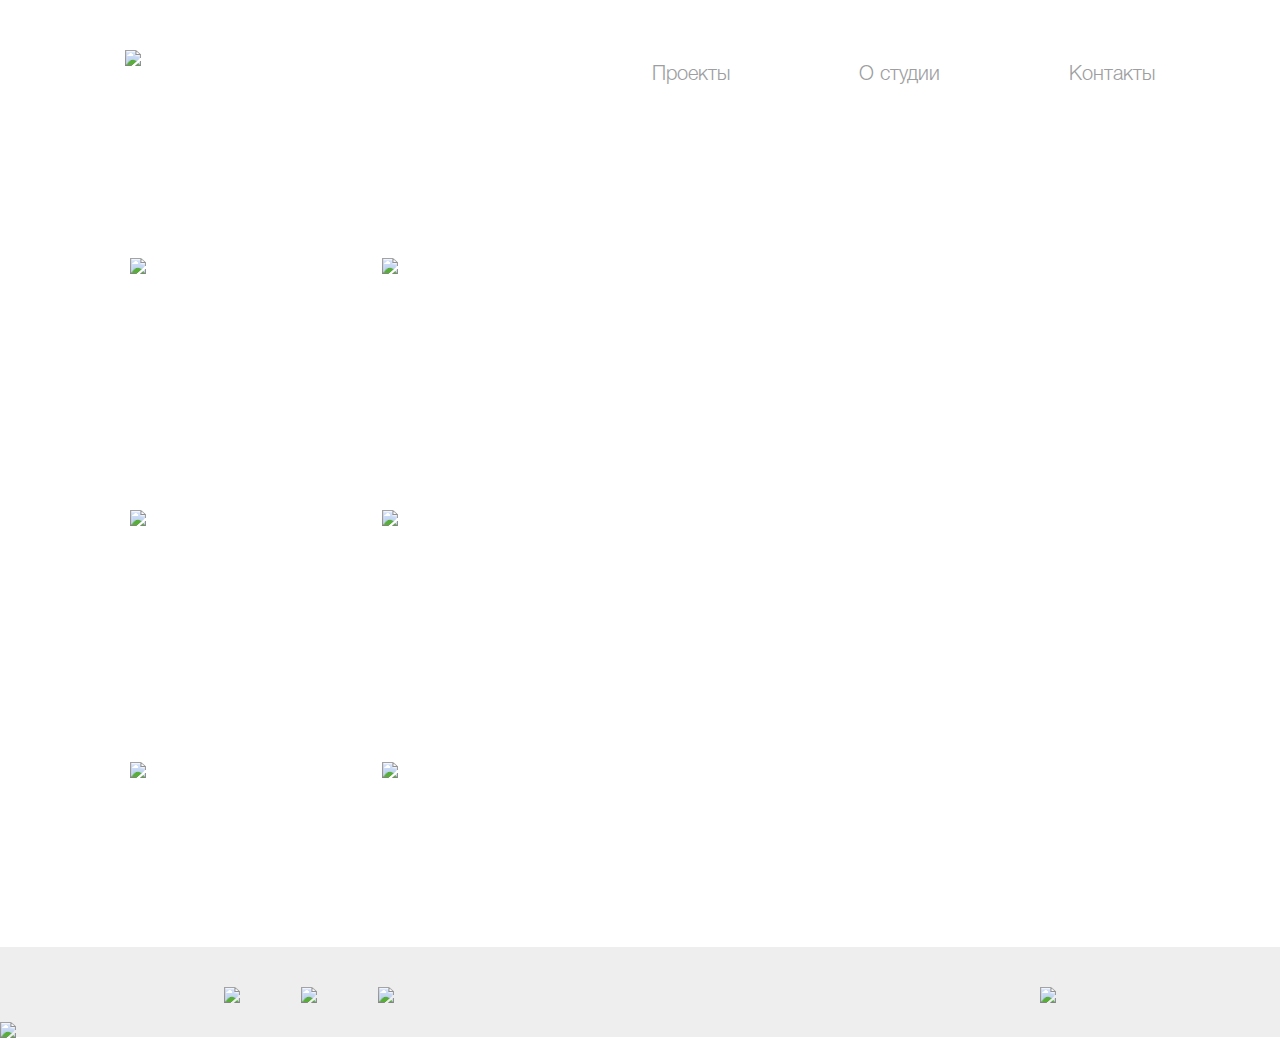
==== index.html @ 7beebc49 "Added files via upload" ====
<!DOCTYPE html PUBLIC "-//W3C//DTD XHTML 1.0 Transitional//EN" 
"http://www.w3.org/TR/xhtml1/DTD/xhtml1-transitional.dtd">
<html xmlns="http://www.w3.org/1999/xhtml">
<head>
<meta http-equiv="Content-Type" content="text/html; charset=utf-8" />
<script type="text/javascript" src="js/functions.js"></script>

<link rel="stylesheet" type="text/css" href="style.css" />
<link rel="stylesheet" href="nivo-zoom.css" type="text/css" media="screen" />
<script src="http://ajax.googleapis.com/ajax/libs/jquery/1.4.2/jquery.min.js" type="text/javascript"></script>
<script src="js/jquery.nivo.zoom.pack.js" type="text/javascript"></script>

<title>Untitled Document</title>
</head>
<body>
	<div class="wrapper">
		<div class="top-header">
			<img class="logo" src="images/logo.png">
			</ul>
				<ul class="menu">
				<li class="active"><a href="index.html">Проекты</a></li>
				<li><a href="studio.html">О студии</a></li>
				<li><a href="#">Контакты</a></li>
			</ul>
		</div>



		<div class="bl">
			<table class="blok">
			<tr class="1">	
			<td class="box" > 
				
					
			<img  src="images/blok-1.jpg" >
			
			</td>
			<td class="box"> <img src="images/blok-2.jpg"></td> 
			</tr> 
			<tr class="2">
			<td class="box"> <img src="images/blok-3.jpg"></td>
			<td class="box"> <img src="images/blok-4.jpg"></td>
			</tr> 
			<tr>
			<td class="box"> <img src="images/blok-5.jpg"></td>
			<td class="box"> <img src="images/blok-6.jpg"></td>
			</tr>
			</table>
		</div>
		</div>
		<div class="social">
			<div class="be"><a href="https://www.behance.net/prannychuk"><img src="images/be.png"></a></div>
			<div class="fb"><a href="#"><img src="images/fb.png"></a></div>
			<div class="vk"><a href="#"><img src="images/vk.png"></a></div>
			<div class="logo-end"><img src="images/nice.png"></div>
			<div class="foot"><img src="images/foot.png"></div>
		</div>
	
</body>
</html>
---- style.css ----
*{
	margin:0; padding:0;

}
.wrapper{
	min-width: 800px;
	max-width: 1280px;
	margin: auto;
}
.top-header{
	display: inline-block;
	width: 100%;
	text-align: right;
	margin-top: 50px;
}

.header{
	 width:1280px; margin:0 auto;
	 overflow: hidden;
}

.logo{
	float:left;
	margin: 0 0 0 125px ;
}
.menu{
	display: inline-block;
	margin-top: 15px;
}
.menu li{
	
	display: inline-block;
	margin: 0 125px 0 0 ;

}
		
@font-face {
    font-family: helveticaneuecyr-light; 
    src: url(helveticaneuecyr-light.otf) 
}
.menu li a{
		overflow:hidden;
	display: block; 
	vertical-align: middle; 
	display: table-cell;
	font: 20px helveticaneuecyr-light, Verdana, Geneva, sans-serif; 
	color: #9D9E9F; 
	text-decoration: none;


}

.menu li:hover a{
 	
	font-weight: bold;
	color: #9D9E9F; 
	
}





.menu .active{
	background: url(images/logo-bg.png) bottom right no-repeat;  
	font: 20px bold helveticaneuecyr-ligh, Verdana, Geneva, sans-serif; 
	color: #9D9E9F;  
	
}

.blok{
	border: 10px color:#ffffff;
	float:center;
	margin: 50px 125px 50px 128px ;
}


.social{
	display:inline-block;
	background: #EEEEEE; 
	height: 90px;
	width: 100%;
	margin: auto;
	position: relative;
	}
.social-1{
	 width:1280px; margin:0 auto;
	 overflow: hidden;
}
.be{
	margin: 40px 0 0 17.5%;
	position: absolute;
}
.fb{
	position: absolute;
	margin: 40px 0 0 23.5%;
}
.vk{
	position: absolute;
	margin: 40px 0 0 29.5%;
}
.logo-end{
position: relative;
float: right;
margin: 40px 17.5% 0 0;
}
.foot{
	position: absolute;

margin: 75px 17.5% 0 0;
}
.box {
	overflow:hidden;
 width: 250px;
 height:250px;
}
.box img {
 -moz-transition: all 2s ease-out;
 -o-transition: all 2s ease-out;
 -webkit-transition: all 2s ease-out;
 transition: all 2s ease-out;
 }
 
.box img:hover{
 -webkit-transform: scale(1.2);
 -moz-transform: scale(1.2);
 -o-transform: scale(1.2);
 transform: scale(1.2);
 }
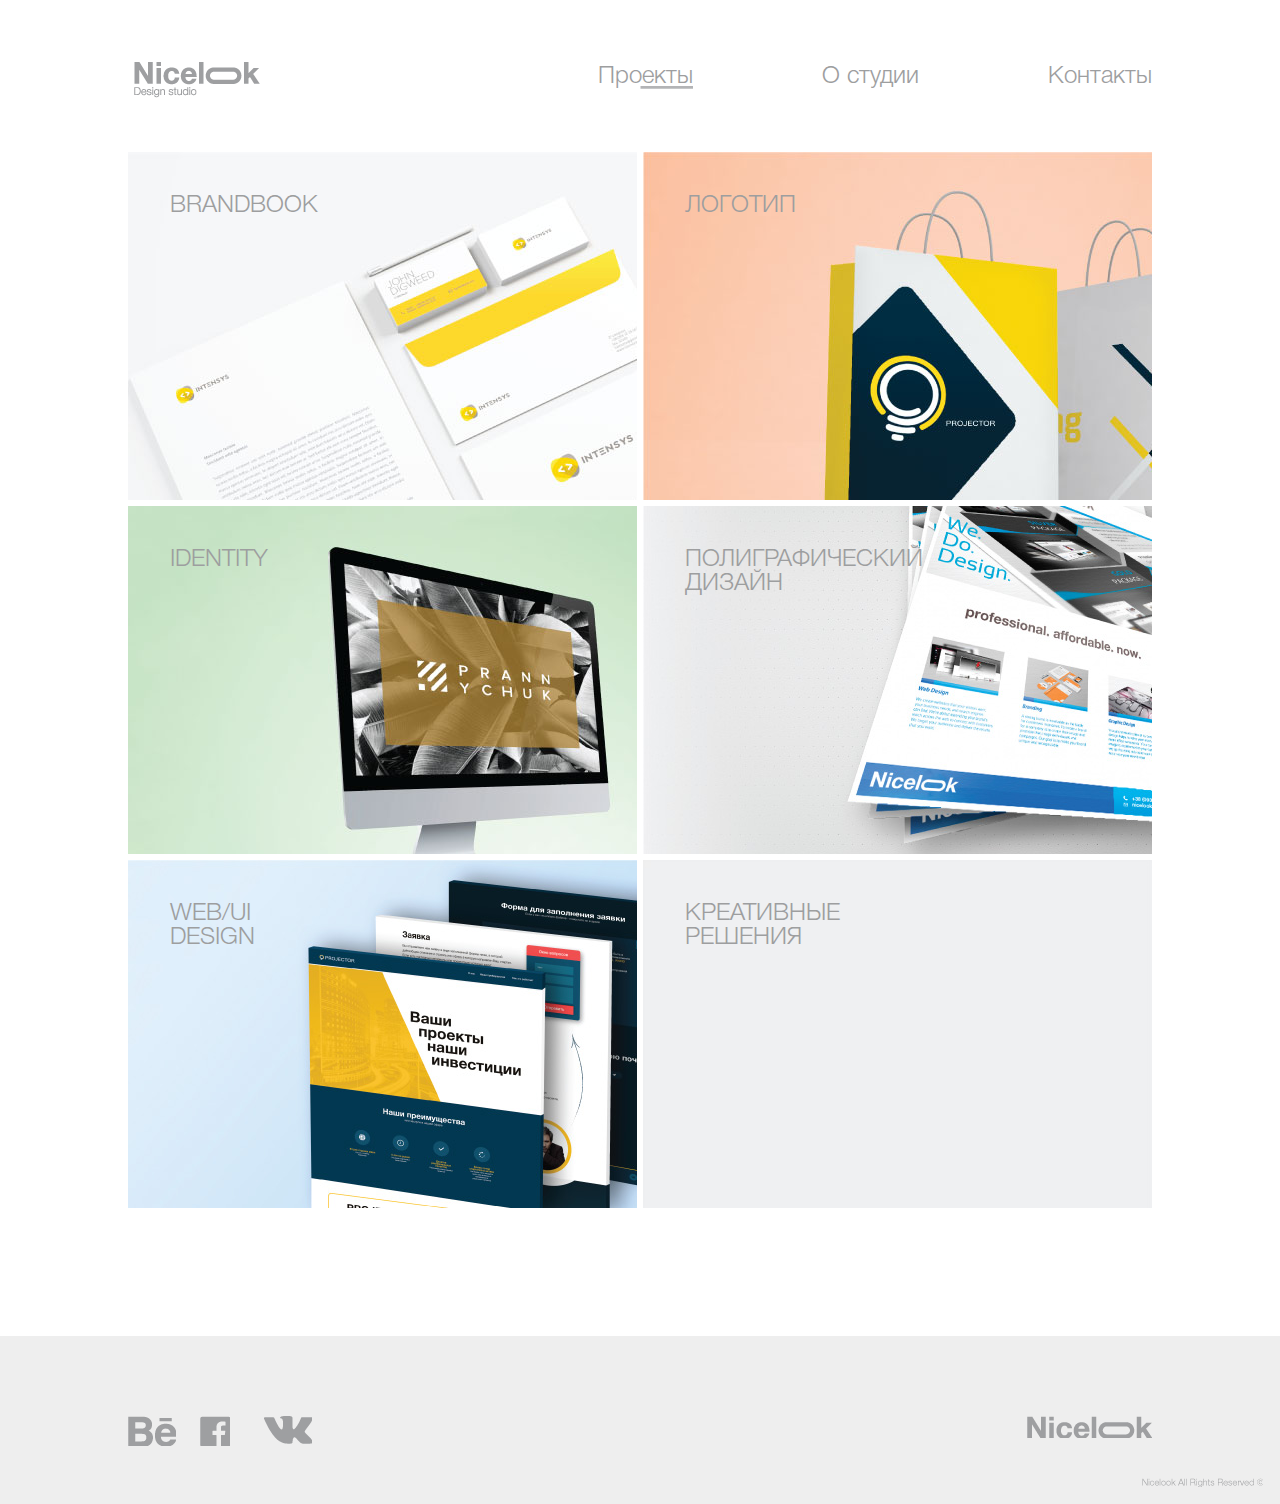
==== commit 3d55cfb8: "1" ====
--- a/index.html
+++ b/index.html
@@ -3,58 +3,107 @@
 <html xmlns="http://www.w3.org/1999/xhtml">
 <head>
 <meta http-equiv="Content-Type" content="text/html; charset=utf-8" />
-<script type="text/javascript" src="js/functions.js"></script>
 
-<link rel="stylesheet" type="text/css" href="style.css" />
+
+<link rel="stylesheet" type="text/css" href="style/reset.css" />
+<link rel="stylesheet" type="text/css" href="style/look.css" />
+<link rel="stylesheet" type="text/css" href="style/responsive.css" />
+<link rel="stylesheet" type="text/css" href="style/style.css" />
 <link rel="stylesheet" href="nivo-zoom.css" type="text/css" media="screen" />
-<script src="http://ajax.googleapis.com/ajax/libs/jquery/1.4.2/jquery.min.js" type="text/javascript"></script>
-<script src="js/jquery.nivo.zoom.pack.js" type="text/javascript"></script>
+
+
 
 <title>Untitled Document</title>
 </head>
 <body>
 	<div class="wrapper">
-		<div class="top-header">
-			<img class="logo" src="images/logo.png">
-			</ul>
-				<ul class="menu">
-				<li class="active"><a href="index.html">Проекты</a></li>
-				<li><a href="studio.html">О студии</a></li>
-				<li><a href="#">Контакты</a></li>
-			</ul>
+		<div class="container">
+			<div class="top-header">
+				<img class="logo" src="images/logo.png">
+				</ul>
+					<ul class="menu">
+					<li class="active"><a href="index.html">Проекты</a></li>
+					<li><a href="studio.html">О студии</a></li>
+					<li><a href="kontakts.html">Контакты</a></li>
+				</ul>
+			</div>
+			<div class="content-container">
+				<div class="row">
+					<div class="col-6">
+						<div class="img-block">
+							<img  src="images/blok-1.jpg" >
+						</div>
+						<div class="text-block">
+							<p>brandbook</p>
+						</div>
+					</div>
+					<div class="col-6">
+						<div class="img-block">
+							<img  src="images/blok-2.jpg" >
+						</div>
+						<div class="text-block">
+							<p>ЛОГОТИП</p>
+						</div>
+					</div>
+				</div>
+				<div class="row">
+					<div class="col-6">
+						<div class="img-block">
+							<img  src="images/blok-3.jpg" >
+						</div>
+						<div class="text-block">
+							<p>IDENTITY</p>
+						</div>
+					</div>
+					<div class="col-6">
+						<div class="img-block">
+							<img  src="images/blok-4.jpg" >
+						</div>
+						<div class="text-block">
+							<p>ПОЛИГРАФИЧЕСКИЙ</p>
+							<p>ДИЗАЙН</p>
+						</div>
+					</div>
+				</div>
+				<div class="row">
+					<div class="col-6">
+						<div class="img-block">
+							<img  src="images/blok-5.jpg" >
+						</div>
+						<div class="text-block">
+							<p>WEB/UI</p>
+							<p>DESIGN</p>
+						</div>
+					</div>
+					<div class="col-6">
+						<div class="img-block">
+							<img  src="images/blok-6.jpg" >
+						</div>
+						<div class="text-block">
+							<p>КРЕАТИВНЫЕ</p>
+							<p>РЕШЕНИЯ</p>
+						</div>
+					</div>
+				</div>
+			</div>
+		</div>			
+	</div>
+	<footer class="row">
+		<div class="container row">
+			<div class="col-6 left">
+				<ul class="social">
+					<li class="be"><a href="https://www.behance.net/prannychuk"></a></li>
+					<li class="fb"><a href="#"></a></li>
+					<li class="vk"><a href="#"></a></li>
+				</ul>
+			</div>
+			<div class="col-6 right">
+				<div class="logo-end"><img src="images/nice.png"></div>
+			</div>
 		</div>
-
-
-
-		<div class="bl">
-			<table class="blok">
-			<tr class="1">	
-			<td class="box" > 
-				
-					
-			<img  src="images/blok-1.jpg" >
-			
-			</td>
-			<td class="box"> <img src="images/blok-2.jpg"></td> 
-			</tr> 
-			<tr class="2">
-			<td class="box"> <img src="images/blok-3.jpg"></td>
-			<td class="box"> <img src="images/blok-4.jpg"></td>
-			</tr> 
-			<tr>
-			<td class="box"> <img src="images/blok-5.jpg"></td>
-			<td class="box"> <img src="images/blok-6.jpg"></td>
-			</tr>
-			</table>
-		</div>
-		</div>
-		<div class="social">
-			<div class="be"><a href="https://www.behance.net/prannychuk"><img src="images/be.png"></a></div>
-			<div class="fb"><a href="#"><img src="images/fb.png"></a></div>
-			<div class="vk"><a href="#"><img src="images/vk.png"></a></div>
-			<div class="logo-end"><img src="images/nice.png"></div>
+		<div class="footer-bottom">
 			<div class="foot"><img src="images/foot.png"></div>
 		</div>
-	
+	</footer>
 </body>
 </html>
--- a/style/look.css
+++ b/style/look.css
@@ -0,0 +1,145 @@
+*, *:before, *:after {
+  -webkit-box-sizing: border-box;
+  -moz-box-sizing: border-box;
+  box-sizing: border-box;
+}
+
+.col-1, .col-2, .col-3, .col-4, .col-5, .col-6, .col-7, .col-8, .col-9, .col-10, .col-11, .col-12 {
+	float: left;
+	position: relative;
+	min-height: 1px;
+}
+
+.col-12 {
+  width: 100% !important;
+}
+.col-11 {
+  width: 91.66666667%;
+}
+.col-10 {
+  width: 83.33333333%;
+}
+.col-9 {
+  width: 75%;
+}
+.col-8 {
+  width: 66.66666667%;
+}
+.col-7 {
+  width: 58.33333333%;
+}
+.col-6 {
+  width: 50%;
+}
+.col-5 {
+  width: 41.66666667%;
+}
+.col-4 {
+  width: 33.33333333%;
+}
+.col-3 {
+  width: 25%;
+}
+.col-2 {
+  width: 16.66666667%;
+}
+.col-1 {
+  width: 8.33333333%;
+}
+
+
+.offset-12 {
+margin-left: 100%;
+}
+.offset-11 {
+  margin-left: 91.66666667%;
+}
+.offset-10 {
+  margin-left: 83.33333333%;
+}
+.offset-9 {
+  margin-left: 75%;
+}
+.offset-8 {
+  margin-left: 66.66666667%;
+}
+.offset-7 {
+  margin-left: 58.33333333%;
+}
+.offset-6 {
+  margin-left: 50%;
+}
+.offset-5 {
+  margin-left: 41.66666667%;
+}
+.offset-4 {
+  margin-left: 33.33333333%;
+}
+.offset-3 {
+  margin-left: 25%;
+}
+.offset-2 {
+  margin-left: 16.66666667%;
+}
+.offset-1 {
+  margin-left: 8.33333333%;
+}
+.offset-0 {
+  margin-left: 0;
+}
+
+.center{
+  text-align: center !important;
+}
+
+.left{
+  text-align: left !important;
+}
+
+.right{
+  text-align: right !important;
+}
+
+.justify{
+  text-align: justify !important;
+}
+
+.pull-right{
+  float: right !important;
+}
+
+.pull-left{
+  float: left !important;
+}
+
+.row:before, .fix-block:before,
+.row:after, .fix-block:after {
+    content: " ";
+    display: table;
+}
+
+.row:after, .fix-block:after{
+  clear: both;
+}
+
+.fluid-block{
+  display: inline-block;
+  width: 100%;
+}
+
+
+.middle{
+    white-space: nowrap;
+}
+
+.middle:before {
+    content: '';
+    display: inline-block;
+    height: 100%;
+    vertical-align: middle;
+}
+
+.middle > *{
+   vertical-align: middle;
+   display: inline-block;
+}
--- a/style/responsive.css
+++ b/style/responsive.css
@@ -0,0 +1,25 @@
+@media screen and (max-width: 1023px) {
+	body .container {
+		width: 800px;
+	}
+}
+
+@media screen and (max-width: 959px) {
+	body .container {
+		width: 600px;
+	}
+}
+
+@media screen and (max-width: 767px) {
+	body .container {
+		width: 500px;
+	}
+}
+
+@media screen and (max-width: 640px) {
+
+}
+
+@media screen and (max-width: 479px) {
+
+}--- a/style/style.css
+++ b/style/style.css
@@ -0,0 +1,177 @@
+*{
+	margin:0; padding:0;
+
+}
+
+@font-face {
+    font-family: helveticaneuecyr-light; 
+    src: url(fonts/helveticaneuecyr-light.otf) 
+}
+
+body {
+	font-family: helveticaneuecyr-light;
+}
+
+.wrapper{
+	width: 100%;
+	margin: auto;
+}
+
+.container {
+	width: 1024px;
+	margin: auto;
+}
+
+.top-header{
+	display: inline-block;
+	width: 100%;
+	text-align: right;
+	margin-top: 50px;
+}
+
+.header{
+	 width:1280px; 
+	 margin:0 auto;
+	 overflow: hidden;
+}
+
+.logo{
+	float:left;
+}
+.menu{
+	display: inline-block;
+	margin-top: 15px;
+}
+.menu li{
+	
+	display: inline-block;
+	margin: 0  0 0 125px;
+
+}
+		
+.menu li a{
+		overflow:hidden;
+	display: block; 
+	vertical-align: middle; 
+	display: table-cell;
+	font: 24px helveticaneuecyr-light, Verdana, Geneva, sans-serif; 
+	color: #9D9E9F; 
+	text-decoration: none;
+
+
+}
+
+.menu li:hover a{
+	font-weight: bold;
+	color: #9D9E9F; 
+}
+
+.menu .active{
+	background: url(../images/logo-bg.png) bottom right no-repeat;  
+	font: 20px bold helveticaneuecyr-ligh, Verdana, Geneva, sans-serif; 
+	color: #9D9E9F;  
+	
+}
+
+.content-container {
+	margin-top: 50px;
+	margin-bottom: 125px;
+}
+
+.content-container .row {
+	margin: 0 -3px;
+}
+
+.content-container .col-6 {
+	position: relative;
+	padding: 3px;
+}
+
+.img-block {
+	overflow:hidden;
+	width: 100%;
+	display: inline-block;
+}
+
+.text-block {
+	position: absolute;
+	top: 45px;
+	left: 45px;
+}
+
+.text-block	p {
+	text-transform: uppercase;
+	font-size: 24px;
+	color: #9D9E9F;
+}
+
+.img-block img {
+ -moz-transition: all 2s ease-out;
+ -o-transition: all 2s ease-out;
+ -webkit-transition: all 2s ease-out;
+ transition: all 2s ease-out;
+ }
+ 
+.img-block img:hover{
+ -webkit-transform: scale(1.2);
+ -moz-transform: scale(1.2);
+ -o-transform: scale(1.2);
+ transform: scale(1.2);
+ }
+
+footer{
+	background: #EEEEEE; 
+	width: 100%;
+	display: block;
+}
+
+footer .container{
+	display: block;
+	margin: auto;
+	padding-top: 80px;
+}
+
+.social{
+	display:inline-block;
+}
+
+.social li a{
+	height: 30px;
+	display: block;
+	background-repeat: no-repeat;
+	padding: 20px;
+	text-align: left;
+}
+
+.social li {
+	display: inline-block;
+}
+
+.be a{
+	background-image: url(../images/be.png);
+	width: 48px;
+	margin-right: 20px;
+}
+.fb a{
+	background-image: url(../images/fb.png);
+	width: 30px;
+	margin-right: 20px;
+}
+.vk a{
+	background-image: url(../images/vk.png);
+	width: 48px;
+
+}
+
+.logo-end{
+	position: relative;
+}
+
+.footer-bottom{
+	text-align: right;
+	padding: 17px;
+}
+
+.foot{
+	display: inline-block;
+}
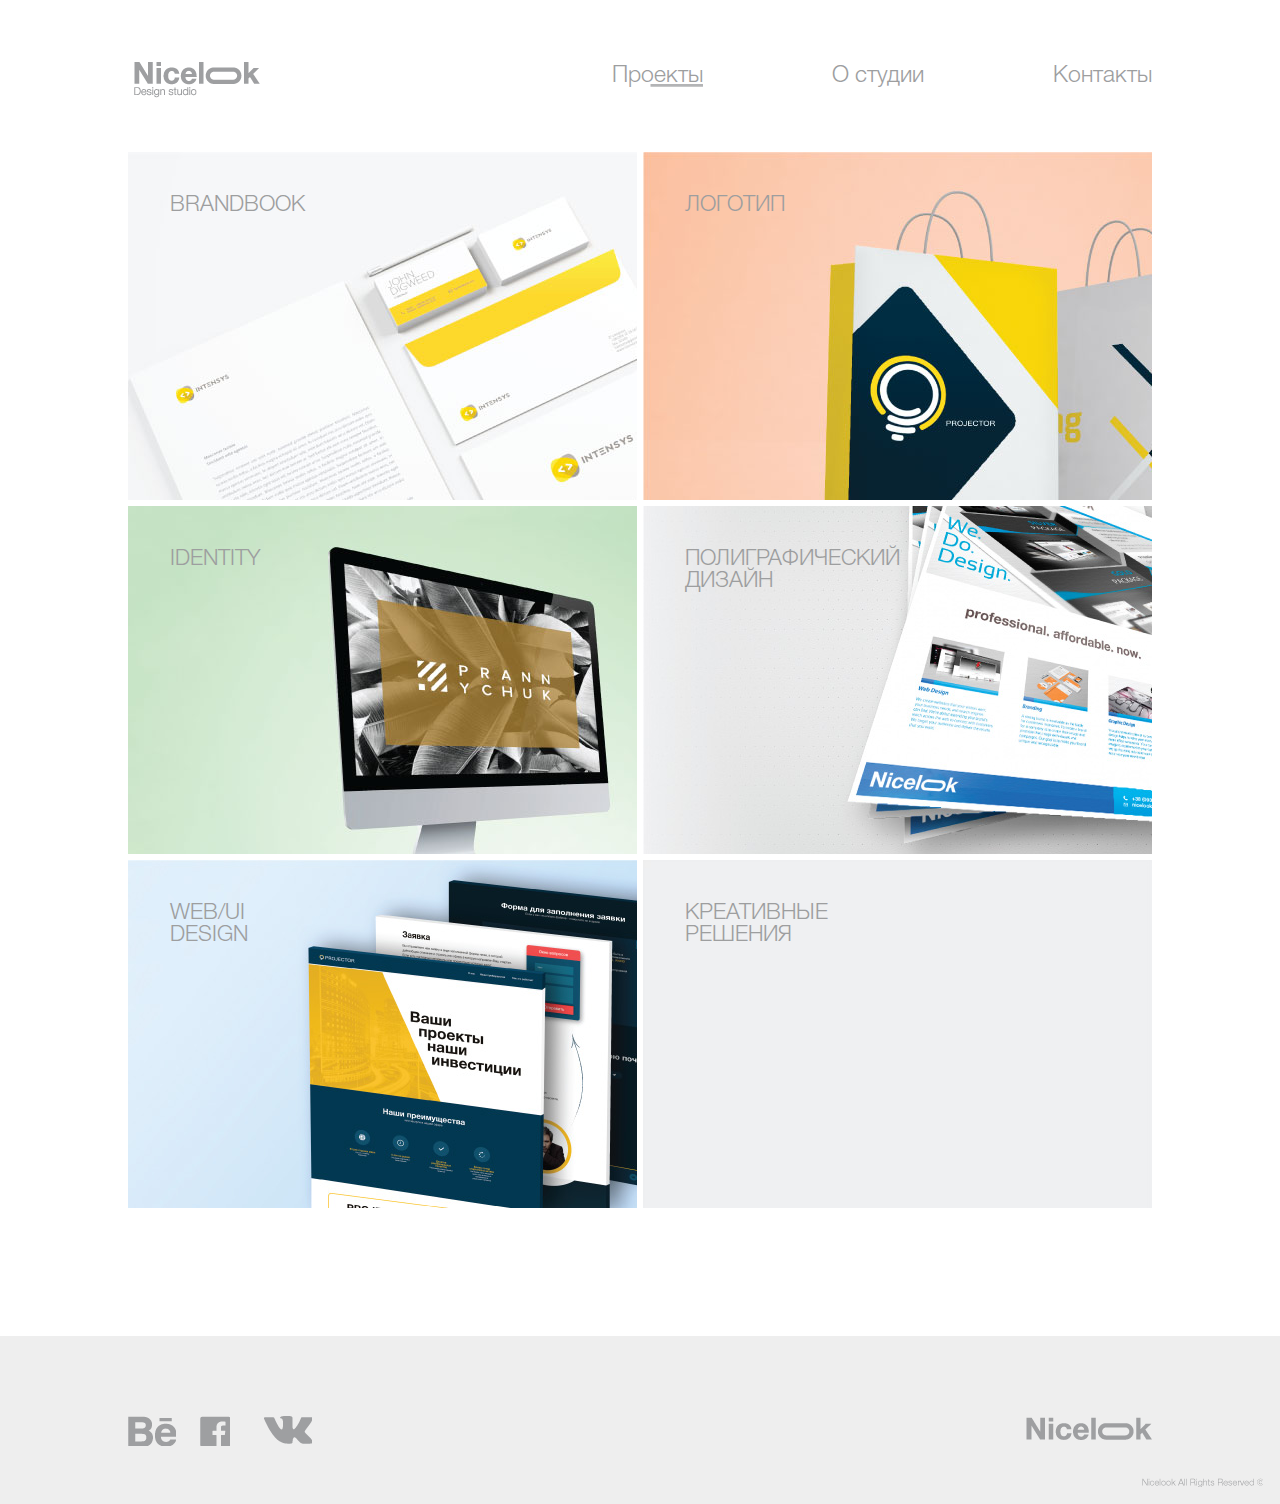
==== commit c6fe3501: "Added files via upload" ====
--- a/index.html
+++ b/index.html
@@ -1,109 +1,112 @@
-<!DOCTYPE html PUBLIC "-//W3C//DTD XHTML 1.0 Transitional//EN" 
-"http://www.w3.org/TR/xhtml1/DTD/xhtml1-transitional.dtd">
-<html xmlns="http://www.w3.org/1999/xhtml">
-<head>
-<meta http-equiv="Content-Type" content="text/html; charset=utf-8" />
-
-
-<link rel="stylesheet" type="text/css" href="style/reset.css" />
-<link rel="stylesheet" type="text/css" href="style/look.css" />
-<link rel="stylesheet" type="text/css" href="style/responsive.css" />
-<link rel="stylesheet" type="text/css" href="style/style.css" />
-<link rel="stylesheet" href="nivo-zoom.css" type="text/css" media="screen" />
-
-
-
-<title>Untitled Document</title>
-</head>
-<body>
-	<div class="wrapper">
-		<div class="container">
-			<div class="top-header">
-				<img class="logo" src="images/logo.png">
-				</ul>
-					<ul class="menu">
-					<li class="active"><a href="index.html">Проекты</a></li>
-					<li><a href="studio.html">О студии</a></li>
-					<li><a href="kontakts.html">Контакты</a></li>
-				</ul>
-			</div>
-			<div class="content-container">
-				<div class="row">
-					<div class="col-6">
-						<div class="img-block">
-							<img  src="images/blok-1.jpg" >
-						</div>
-						<div class="text-block">
-							<p>brandbook</p>
-						</div>
-					</div>
-					<div class="col-6">
-						<div class="img-block">
-							<img  src="images/blok-2.jpg" >
-						</div>
-						<div class="text-block">
-							<p>ЛОГОТИП</p>
-						</div>
-					</div>
-				</div>
-				<div class="row">
-					<div class="col-6">
-						<div class="img-block">
-							<img  src="images/blok-3.jpg" >
-						</div>
-						<div class="text-block">
-							<p>IDENTITY</p>
-						</div>
-					</div>
-					<div class="col-6">
-						<div class="img-block">
-							<img  src="images/blok-4.jpg" >
-						</div>
-						<div class="text-block">
-							<p>ПОЛИГРАФИЧЕСКИЙ</p>
-							<p>ДИЗАЙН</p>
-						</div>
-					</div>
-				</div>
-				<div class="row">
-					<div class="col-6">
-						<div class="img-block">
-							<img  src="images/blok-5.jpg" >
-						</div>
-						<div class="text-block">
-							<p>WEB/UI</p>
-							<p>DESIGN</p>
-						</div>
-					</div>
-					<div class="col-6">
-						<div class="img-block">
-							<img  src="images/blok-6.jpg" >
-						</div>
-						<div class="text-block">
-							<p>КРЕАТИВНЫЕ</p>
-							<p>РЕШЕНИЯ</p>
-						</div>
-					</div>
-				</div>
-			</div>
-		</div>			
-	</div>
-	<footer class="row">
-		<div class="container row">
-			<div class="col-6 left">
-				<ul class="social">
-					<li class="be"><a href="https://www.behance.net/prannychuk"></a></li>
-					<li class="fb"><a href="#"></a></li>
-					<li class="vk"><a href="#"></a></li>
-				</ul>
-			</div>
-			<div class="col-6 right">
-				<div class="logo-end"><img src="images/nice.png"></div>
-			</div>
-		</div>
-		<div class="footer-bottom">
-			<div class="foot"><img src="images/foot.png"></div>
-		</div>
-	</footer>
-</body>
-</html>
+<!DOCTYPE html PUBLIC "-//W3C//DTD XHTML 1.0 Transitional//EN" 
+"http://www.w3.org/TR/xhtml1/DTD/xhtml1-transitional.dtd">
+<html xmlns="http://www.w3.org/1999/xhtml">
+<head>
+<meta http-equiv="Content-Type" content="text/html; charset=utf-8" />
+
+
+<link rel="stylesheet" type="text/css" href="style/reset.css" />
+<link rel="stylesheet" type="text/css" href="style/look.css" />
+<link rel="stylesheet" href="style/fonts/stylesheet.css" type="text/css"  />
+
+<link rel="stylesheet" type="text/css" href="style/responsive.css" />
+<link rel="stylesheet" type="text/css" href="style/style.css" />
+<link rel="stylesheet" href="nivo-zoom.css" type="text/css" media="screen" />
+
+
+
+<title>Untitled Document</title>
+</head>
+<body>
+	
+	<div class="wrapper">
+		<div class="container">
+			<div class="top-header">
+				<img class="logo" src="images/logo.png">
+				
+					<ul class="menu">
+					<li class="active"><a href="index.html">Проекты</a></li>
+					<li><a href="studio.html">О студии</a></li>
+					<li><a href="kontakts.html">Контакты</a></li>
+				</ul>
+			</div>
+			<div class="content-container">
+				<div class="row">
+					<div class="col-6">
+						<div class="img-block">
+							<img  src="images/blok-1.jpg" >
+						</div>
+						<div class="text-block">
+							<p>brandbook</p>
+						</div>
+					</div>
+					<div class="col-6">
+						<div class="img-block">
+							<img  src="images/blok-2.jpg" >
+						</div>
+						<div class="text-block">
+							<p>ЛОГОТИП</p>
+						</div>
+					</div>
+				</div>
+				<div class="row">
+					<div class="col-6">
+						<div class="img-block">
+							<img  src="images/blok-3.jpg" >
+						</div>
+						<div class="text-block">
+							<p>IDENTITY</p>
+						</div>
+					</div>
+					<div class="col-6">
+						<div class="img-block">
+							<img  src="images/blok-4.jpg" >
+						</div>
+						<div class="text-block">
+							<p>ПОЛИГРАФИЧЕСКИЙ</p>
+							<p>ДИЗАЙН</p>
+						</div>
+					</div>
+				</div>
+				<div class="row">
+					<div class="col-6">
+						<div class="img-block">
+							<img  src="images/blok-5.jpg" >
+						</div>
+						<div class="text-block">
+							<p>WEB/UI</p>
+							<p>DESIGN</p>
+						</div>
+					</div>
+					<div class="col-6">
+						<div class="img-block">
+							<img  src="images/blok-6.jpg" >
+						</div>
+						<div class="text-block">
+							<p>КРЕАТИВНЫЕ</p>
+							<p>РЕШЕНИЯ</p>
+						</div>
+					</div>
+				</div>
+			</div>
+		</div>			
+	</div>
+	<footer class="row">
+		<div class="container row">
+			<div class="col-6 left">
+				<ul class="social">
+					<li class="be"><a href="https://www.behance.net/prannychuk"></a></li>
+					<li class="fb"><a href="#"></a></li>
+					<li class="vk"><a href="#"></a></li>
+				</ul>
+			</div>
+			<div class="col-6 right">
+				<div class="logo-end"><img src="images/nice.png"></div>
+			</div>
+		</div>
+		<div class="footer-bottom">
+			<div class="foot"><img src="images/foot.png"></div>
+		</div>
+	</footer>
+</body>
+</html>
--- a/style/style.css
+++ b/style/style.css
@@ -54,7 +54,7 @@
 	display: block; 
 	vertical-align: middle; 
 	display: table-cell;
-	font: 24px helveticaneuecyr-light, Verdana, Geneva, sans-serif; 
+	font: 23px 'helveticaneuecyr-light', Verdana, Geneva, sans-serif; 
 	color: #9D9E9F; 
 	text-decoration: none;
 
@@ -101,7 +101,7 @@
 
 .text-block	p {
 	text-transform: uppercase;
-	font-size: 24px;
+	font-size: 22px;
 	color: #9D9E9F;
 }
 
